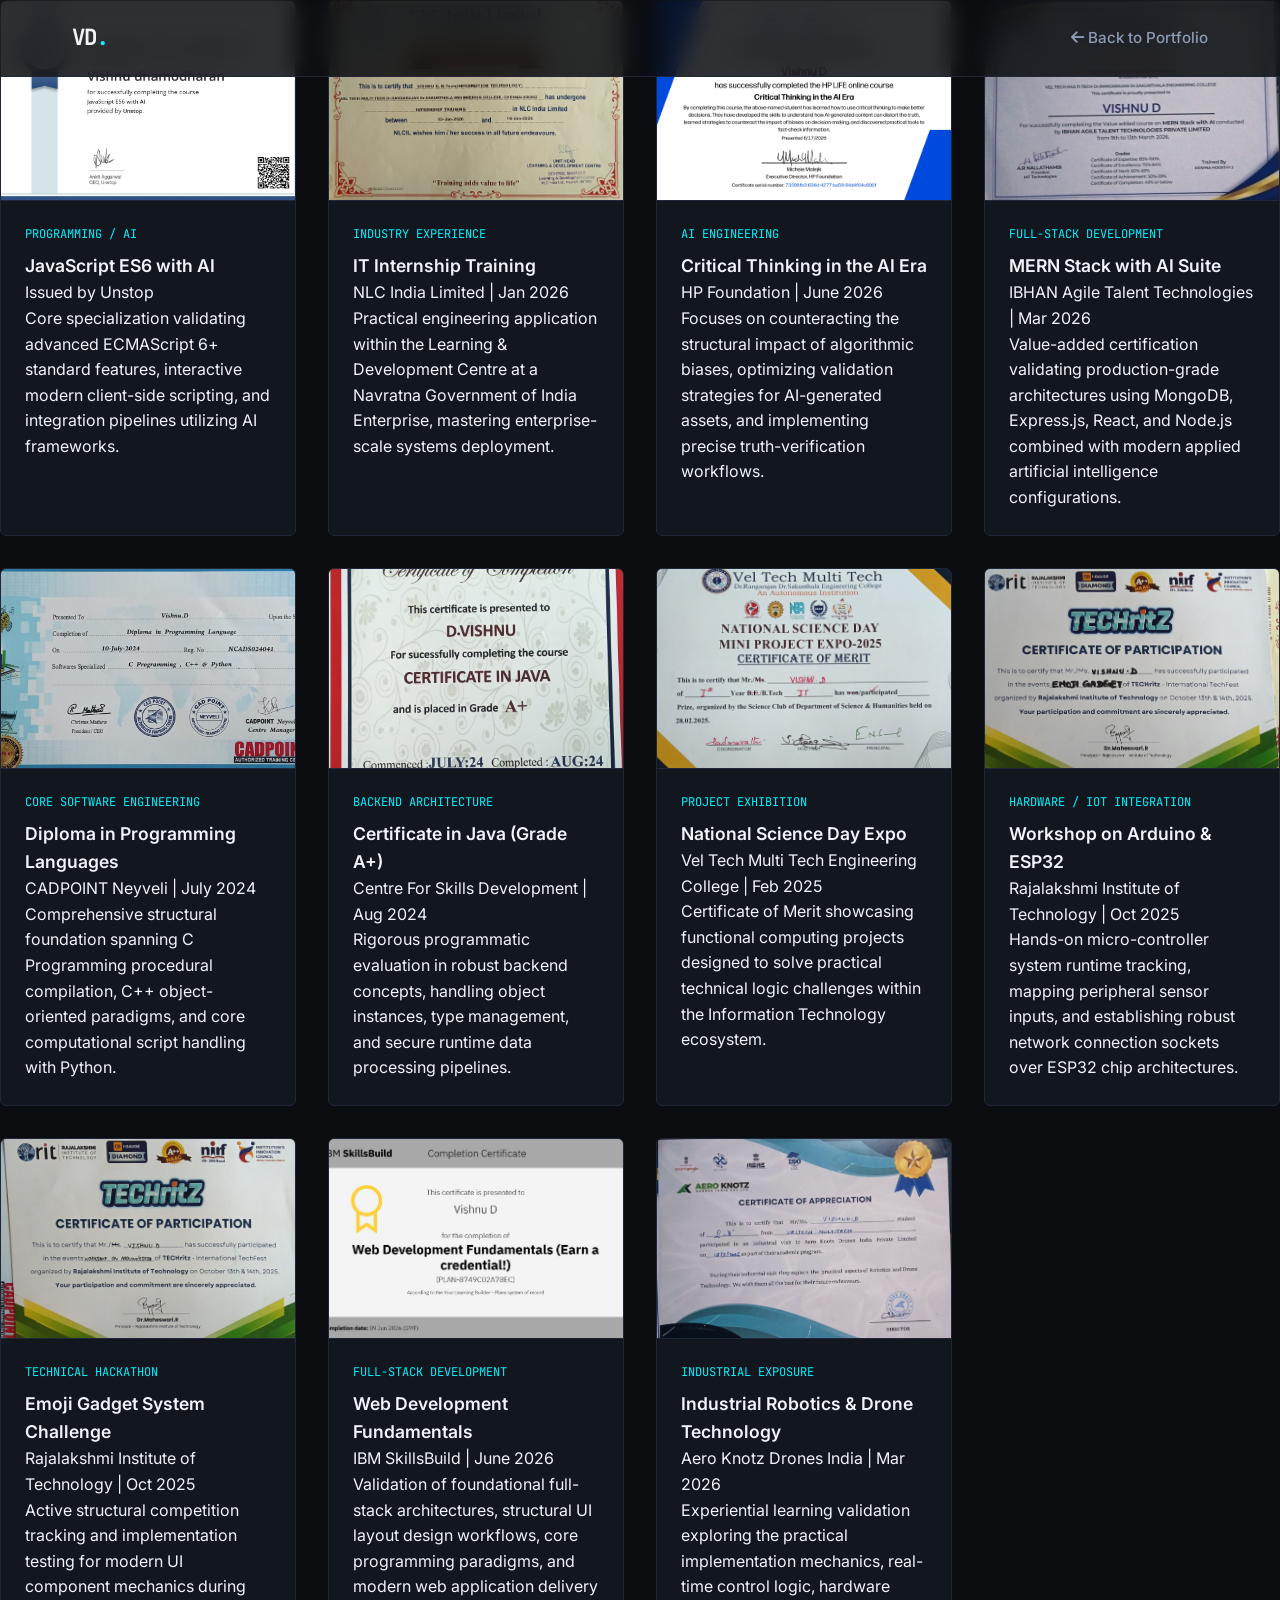
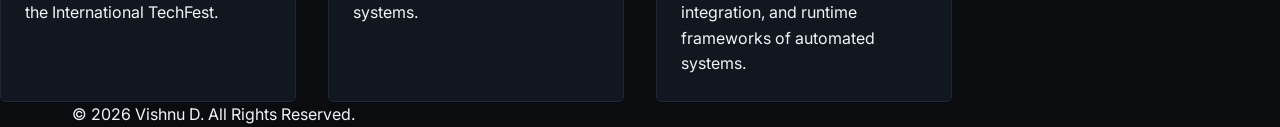
==== certificates.html @ 2dee2e70 "Add files via upload" ====
<!DOCTYPE html>
<html lang="en">
<head>
    <meta charset="UTF-8">
    <meta name="viewport" content="width=device-width, initial-scale=1.0">
    <title>Certificates | Vishnu D.</title>
    <link rel="stylesheet" href="style.css">
    <!-- Google Fonts & FontAwesome -->
    <link rel="preconnect" href="https://fonts.googleapis.com">
    <link rel="preconnect" href="https://fonts.gstatic.com" crossorigin>
    <link href="https://fonts.googleapis.com/css2?family=Inter:wght@300;400;600;700&family=JetBrains+Mono:wght@400;500&display=swap" rel="stylesheet">
    <link rel="stylesheet" href="https://cdnjs.cloudflare.com/ajax/libs/font-awesome/6.4.0/css/all.min.css">
</head>
<body class="cert-page">

    <!-- Sticky Sub-Navbar -->
    <nav class="navbar">
        <div class="nav-container">
            <a href="index.html" class="logo">VD<span>.</span></a>
            <ul class="nav-links">
                <li><a href="index.html#home"><i class="fa-solid fa-arrow-left"></i> Back to Portfolio</a></li>
            </ul>
        </div>
    </nav><div class="gallery-grid">
    
    <!-- Certificate 1: Unstop JavaScript ES6 with AI -->
    <div class="gallery-item">
        <div class="image-container">
            <!-- Replace image filename with yours, e.g., unstop-js.jpg -->
            <img src="n3.jpg" alt="Unstop JavaScript ES6 with AI Certificate">
        </div>
        <div class="gallery-info">
            <span class="cert-tag">Programming / AI</span>
            <h3>JavaScript ES6 with AI</h3>
            <span class="cert-issuer-meta">Issued by Unstop</span>
            <p class="cert-desc">Core specialization validating advanced ECMAScript 6+ standard features, interactive modern client-side scripting, and integration pipelines utilizing AI frameworks.</p>
        </div>
    </div>

    <!-- Certificate 2: NLC India Limited Internship -->
    <div class="gallery-item">
        <div class="image-container">
            <img src="n8.jpg" alt="NLC India Limited Internship Certificate">
        </div>
        <div class="gallery-info">
            <span class="cert-tag">Industry Experience</span>
            <h3>IT Internship Training</h3>
            <span class="cert-issuer-meta">NLC India Limited | Jan 2026</span>
            <p class="cert-desc">Practical engineering application within the Learning & Development Centre at a Navratna Government of India Enterprise, mastering enterprise-scale systems deployment.</p>
        </div>
    </div>

    <!-- Certificate 3: HP LIFE Critical Thinking in the AI Era -->
    <div class="gallery-item">
        <div class="image-container">
            <img src="n1.png" alt="HP LIFE Critical Thinking in the AI Era Certificate">
        </div>
        <div class="gallery-info">
            <span class="cert-tag">AI Engineering</span>
            <h3>Critical Thinking in the AI Era</h3>
            <span class="cert-issuer-meta">HP Foundation | June 2026</span>
            <p class="cert-desc">Focuses on counteracting the structural impact of algorithmic biases, optimizing validation strategies for AI-generated assets, and implementing precise truth-verification workflows.</p>
        </div>
    </div>

    <!-- Certificate 4: MERN Stack with AI (IBHAN) -->
    <div class="gallery-item">
        <div class="image-container">
            <img src="n11.jpg" alt="IBHAN MERN Stack with AI Certificate">
        </div>
        <div class="gallery-info">
            <span class="cert-tag">Full-Stack Development</span>
            <h3>MERN Stack with AI Suite</h3>
            <span class="cert-issuer-meta">IBHAN Agile Talent Technologies | Mar 2026</span>
            <p class="cert-desc">Value-added certification validating production-grade architectures using MongoDB, Express.js, React, and Node.js combined with modern applied artificial intelligence configurations.</p>
        </div>
    </div>

    <!-- Certificate 5: CADPOINT Diploma in Programming Language -->
    <div class="gallery-item">
        <div class="image-container">
            <img src="n5.jpg" alt="CADPOINT Diploma in Programming Language Certificate">
        </div>
        <div class="gallery-info">
            <span class="cert-tag">Core Software Engineering</span>
            <h3>Diploma in Programming Languages</h3>
            <span class="cert-issuer-meta">CADPOINT Neyveli | July 2024</span>
            <p class="cert-desc">Comprehensive structural foundation spanning C Programming procedural compilation, C++ object-oriented paradigms, and core computational script handling with Python.</p>
        </div>
    </div>

    <!-- Certificate 6: Centre For Skills Development Java -->
    <div class="gallery-item">
        <div class="image-container">
            <img src="n9.jpg" alt="Centre For Skills Development Java Certificate">
        </div>
        <div class="gallery-info">
            <span class="cert-tag">Backend Architecture</span>
            <h3>Certificate in Java (Grade A+)</h3>
            <span class="cert-issuer-meta">Centre For Skills Development | Aug 2024</span>
            <p class="cert-desc">Rigorous programmatic evaluation in robust backend concepts, handling object instances, type management, and secure runtime data processing pipelines.</p>
        </div>
    </div>

    <!-- Certificate 7: Vel Tech Mini Project Expo-2025 -->
    <div class="gallery-item">
        <div class="image-container">
            <img src="n4.jpg" alt="Vel Tech Mini Project Expo Certificate">
        </div>
        <div class="gallery-info">
            <span class="cert-tag">Project Exhibition</span>
            <h3>National Science Day Expo</h3>
            <span class="cert-issuer-meta">Vel Tech Multi Tech Engineering College | Feb 2025</span>
            <p class="cert-desc">Certificate of Merit showcasing functional computing projects designed to solve practical technical logic challenges within the Information Technology ecosystem.</p>
        </div>
    </div>

    <!-- Certificate 8: TECHRitz Participation - Arduino/ESP32 Workshop -->
    <div class="gallery-item">
        <div class="image-container">
            <img src="n7.jpg" alt="TECHRitz Workshop on Arduino/ESP32 Certificate">
        </div>
        <div class="gallery-info">
            <span class="cert-tag">Hardware / IoT Integration</span>
            <h3>Workshop on Arduino & ESP32</h3>
            <span class="cert-issuer-meta">Rajalakshmi Institute of Technology | Oct 2025</span>
            <p class="cert-desc">Hands-on micro-controller system runtime tracking, mapping peripheral sensor inputs, and establishing robust network connection sockets over ESP32 chip architectures.</p>
        </div>
    </div>

    <!-- Certificate 9: TECHRitz Participation - Emoji Gadget -->
    <div class="gallery-item">
        <div class="image-container">
            <img src="n6.jpg" alt="TECHRitz Emoji Gadget Event Certificate">
        </div>
        <div class="gallery-info">
            <span class="cert-tag">Technical Hackathon</span>
            <h3>Emoji Gadget System Challenge</h3>
            <span class="cert-issuer-meta">Rajalakshmi Institute of Technology | Oct 2025</span>
            <p class="cert-desc">Active structural competition tracking and implementation testing for modern UI component mechanics during the International TechFest.</p>
        </div>
    </div>
<!-- Certificate: IBM SkillsBuild Web Development Fundamentals -->
<div class="gallery-item">
    <div class="image-container">
        <!-- Replace image filename with yours, e.g., ibm-web-fundamentals.jpg -->
        <img src="n2.jpg" alt="IBM SkillsBuild Web Development Fundamentals Certificate">
    </div>
    <div class="gallery-info">
        <span class="cert-tag">Full-Stack Development</span>
        <h3>Web Development Fundamentals</h3>
        <span class="cert-issuer-meta">IBM SkillsBuild | June 2026</span>
        <p class="cert-desc">Validation of foundational full-stack architectures, structural UI layout design workflows, core programming paradigms, and modern web application delivery systems.</p>
    </div>
</div>

<!-- Certificate: Aero Knotz Drones Industrial Visit -->
<div class="gallery-item">
    <div class="image-container">
        <!-- Replace image filename with yours, e.g., aeroknotz-visit.jpg -->
        <img src="n12.jpg" alt="Aero Knotz Industrial Visit Certificate">
    </div>
    <div class="gallery-info">
        <span class="cert-tag">Industrial Exposure</span>
        <h3>Industrial Robotics & Drone Technology</h3>
        <span class="cert-issuer-meta">Aero Knotz Drones India | Mar 2026</span>
        <p class="cert-desc">Experiential learning validation exploring the practical implementation mechanics, real-time control logic, hardware integration, and runtime frameworks of automated systems.</p>
    </div>
</div>

</div>

<footer class="footer-block">
        <div class="container footer-inner">
            <p>&copy; 2026 Vishnu D. All Rights Reserved.</p>
        </div>
    </footer>
<!-- Full-Screen Lightbox Modal Overlay -->
    <div id="lightbox" class="lightbox-modal">
        <span class="lightbox-close">&times;</span>
        <img class="lightbox-content" id="lightbox-img" alt="Fullscreen View">
    </div>

    <script src="script.js"></script>
</body>
</html>
---- style.css ----
/* ==========================================
   DESIGN SYSTEM & VARIABLES
   ========================================== */
:root {
    --bg-dark: #0a0c10;
    --bg-card: #12161f;
    --bg-card-hover: #171d2a;
    --text-primary: #f0f4f8;
    --text-secondary: #8b9bb4;
    --accent: #00f2fe; /* Electric Neon Cyan */
    --accent-glow: rgba(0, 242, 254, 0.15);
    --border-color: #1e2638;
    --font-sans: 'Inter', sans-serif;
    --font-mono: 'JetBrains Mono', monospace;
    --transition: all 0.3s cubic-bezier(0.4, 0, 0.2, 1);
}

/* ==========================================
   BASE & RESET STYLES
   ========================================== */
* {
    margin: 0;
    padding: 0;
    box-sizing: border-box;
    scroll-behavior: smooth;
}

body {
    background-color: var(--bg-dark);
    color: var(--text-primary);
    font-family: var(--font-sans);
    line-height: 1.6;
    overflow-x: hidden;
}

.container {
    width: 100%;
    max-width: 1200px;
    margin: 0 auto;
    padding: 0 2rem;
}

a {
    text-decoration: none;
    color: inherit;
    transition: var(--transition);
}

ul {
    list-style: none;
}

/* Common Section Layout */
section {
    padding: 8rem 0;
    border-bottom: 1px solid var(--border-color);
}

.section-title {
    font-size: 2.25rem;
    font-weight: 700;
    margin-bottom: 3.5rem;
    position: relative;
    display: inline-block;
    letter-spacing: -0.02em;
}

.section-title::after {
    content: '';
    position: absolute;
    left: 0;
    bottom: -8px;
    width: 40px;
    height: 3px;
    background-color: var(--accent);
    box-shadow: 0 0 10px var(--accent);
}

/* ==========================================
   NAVIGATION BAR
   ========================================== */
.navbar {
    position: fixed;
    top: 0;
    left: 0;
    width: 100%;
    z-index: 1000;
    background-color: rgba(10, 12, 16, 0.85);
    backdrop-filter: blur(12px);
    border-bottom: 1px solid var(--border-color);
    transition: var(--transition);
}

.nav-container {
    display: flex;
    justify-content: space-between;
    align-items: center;
    max-width: 1200px;
    margin: 0 auto;
    padding: 1.25rem 2rem;
}

.logo {
    font-family: var(--font-mono);
    font-size: 1.4rem;
    font-weight: 700;
    letter-spacing: -0.05em;
}

.logo span {
    color: var(--accent);
}

.nav-links {
    display: flex;
    gap: 2.5rem;
}

.nav-links a {
    font-size: 0.95rem;
    color: var(--text-secondary);
    font-weight: 500;
}

.nav-links a:hover,
.nav-links a.active {
    color: var(--accent);
}

.menu-toggle {
    display: none;
    cursor: pointer;
}

.menu-toggle .bar {
    display: block;
    width: 25px;
    height: 2px;
    margin: 5px auto;
    background-color: var(--text-primary);
    transition: var(--transition);
}

/* ==========================================
   HERO / HOME SECTION
   ========================================== */
.hero-section {
    min-height: 100vh;
    display: flex;
    align-items: center;
    padding-top: 6rem;
}

.hero-grid {
    display: grid;
    grid-template-columns: 1.2fr 0.8fr;
    gap: 4rem;
    align-items: center;
}

.hero-text h1 {
    font-size: 4rem;
    font-weight: 700;
    line-height: 1.1;
    letter-spacing: -0.03em;
    margin-bottom: 0.5rem;
}

.hero-text h2 {
    font-family: var(--font-mono);
    font-size: 1.75rem;
    color: var(--accent);
    font-weight: 500;
    margin-bottom: 1.5rem;
}

.subheadline {
    font-size: 1.2rem;
    color: var(--text-secondary);
    max-width: 540px;
    margin-bottom: 3rem;
}

/* Interactive Buttons */
.hero-ctas {
    display: flex;
    gap: 1.5rem;
}

.btn {
    display: inline-block;
    padding: 0.85rem 2rem;
    border-radius: 4px;
    font-size: 0.95rem;
    font-weight: 600;
    cursor: pointer;
}

.btn-primary {
    background-color: var(--accent);
    color: var(--bg-dark);
    box-shadow: 0 4px 20px rgba(0, 242, 254, 0.25);
}

.btn-primary:hover {
    transform: translateY(-2px);
    box-shadow: 0 6px 24px rgba(0, 242, 254, 0.4);
}

.btn-secondary {
    border: 1px solid var(--border-color);
    color: var(--text-primary);
    background-color: transparent;
}

.btn-secondary:hover {
    background-color: rgba(255, 255, 255, 0.03);
    border-color: var(--text-secondary);
    transform: translateY(-2px);
}

/* Photo Area Visual placeholder */
.hero-visual {
    display: flex;
    justify-content: center;
}

.profile-frame {
    width: 320px;
    height: 320px;
    border-radius: 8px;
    border: 1px solid var(--border-color);
    padding: 12px;
    background: linear-gradient(145deg, #111520, #0a0c10);
    position: relative;
}

.profile-frame::before {
    content: '';
    position: absolute;
    inset: -1px;
    border-radius: 9px;
    background: linear-gradient(45deg, transparent, var(--border-color), var(--accent), transparent);
    z-index: -1;
    opacity: 0.5;
}

.profile-placeholder {
    width: 100%;
    height: 100%;
    background-color: var(--bg-card);
    border-radius: 4px;
    display: flex;
    align-items: center;
    justify-content: center;
    border: 1px dashed var(--border-color);
}

.profile-placeholder i {
    font-size: 4rem;
    color: rgba(0, 242, 254, 0.2);
}

/* ==========================================
   ABOUT & EDUCATION SECTION
   ========================================== */
.about-grid {
    display: grid;
    grid-template-columns: 1fr 1fr;
    gap: 5rem;
}

.about-bio p {
    font-size: 1.1rem;
    color: var(--text-secondary);
    margin-bottom: 1.5rem;
}

.about-education h3 {
    font-size: 1.35rem;
    margin-bottom: 1.5rem;
    font-family: var(--font-mono);
}

.education-card {
    background-color: var(--bg-card);
    border: 1px solid var(--border-color);
    padding: 2.5rem;
    border-radius: 6px;
    position: relative;
    overflow: hidden;
}

.date-badge {
    display: inline-block;
    font-family: var(--font-mono);
    font-size: 0.8rem;
    color: var(--accent);
    background-color: var(--accent-glow);
    padding: 0.25rem 0.75rem;
    border-radius: 4px;
    margin-bottom: 1.25rem;
}

.education-card h4 {
    font-size: 1.25rem;
    font-weight: 600;
    margin-bottom: 0.25rem;
}

.institution {
    color: var(--text-secondary);
    font-size: 0.95rem;
    margin-bottom: 1.25rem;
}

.edu-details {
    color: var(--text-secondary);
    font-size: 0.95rem;
}

/* ==========================================
   SKILLS GRID SECTION
   ========================================== */
.skills-grid {
    display: grid;
    grid-template-columns: repeat(auto-fit, minmax(300px, 1fr));
    gap: 2.5rem;
}

.skill-category {
    background-color: var(--bg-card);
    border: 1px solid var(--border-color);
    padding: 2rem;
    border-radius: 6px;
}

.skill-category h3 {
    font-size: 1.2rem;
    font-family: var(--font-mono);
    margin-bottom: 1.5rem;
    border-bottom: 1px solid var(--border-color);
    padding-bottom: 0.75rem;
}

.badges-container {
    display: flex;
    flex-wrap: wrap;
    gap: 0.75rem;
}

.tech-badge {
    background-color: var(--bg-dark);
    border: 1px solid var(--border-color);
    padding: 0.6rem 1.1rem;
    border-radius: 4px;
    font-size: 0.9rem;
    font-weight: 500;
    display: flex;
    align-items: center;
    gap: 0.5rem;
}

.tech-badge:hover {
    border-color: var(--accent);
    transform: translateY(-2px);
}

/* Custom icon utility colors */
.text-orange { color: #e34c26; }
.text-blue { color: #264de4; }
.text-yellow { color: #f0db4f; }
.text-purple { color: #787cb5; }
.text-cyan { color: #00f2fe; }
.text-teal { color: #008080; }
.text-gray { color: #a0aec0; }

/* ==========================================
   SERVICES SECTION
   ========================================== */
.services-grid {
    display: grid;
    grid-template-columns: repeat(auto-fit, minmax(240px, 1fr));
    gap: 2rem;
}

.service-card {
    background-color: var(--bg-card);
    border: 1px solid var(--border-color);
    padding: 2.5rem 2rem;
    border-radius: 6px;
    transition: var(--transition);
}

.service-card:hover {
    background-color: var(--bg-card-hover);
    border-color: rgba(0, 242, 254, 0.3);
    transform: translateY(-4px);
}

.service-icon {
    font-size: 2rem;
    color: var(--accent);
    margin-bottom: 1.5rem;
}

.service-card h3 {
    font-size: 1.25rem;
    margin-bottom: 1rem;
}

.service-card p {
    color: var(--text-secondary);
    font-size: 0.95rem;
}

/* ==========================================
   PORTFOLIO DEEP-DIVE
   ========================================== */
.project-deep-dive {
    background-color: var(--bg-card);
    border: 1px solid var(--border-color);
    border-radius: 8px;
    padding: 3.5rem;
    position: relative;
}

.project-deep-dive::before {
    content: '';
    position: absolute;
    top: 0;
    left: 0;
    width: 4px;
    height: 100%;
    background-color: var(--accent);
}

.project-tag {
    font-family: var(--font-mono);
    color: var(--accent);
    font-size: 0.85rem;
    text-transform: uppercase;
    letter-spacing: 0.05em;
    display: inline-block;
    margin-bottom: 0.5rem;
}

.project-header h3 {
    font-size: 2rem;
    margin-bottom: 2rem;
}

.project-body {
    display: grid;
    grid-template-columns: 1.3fr 0.7fr;
    gap: 4rem;
}

.project-desc p {
    color: var(--text-secondary);
    font-size: 1.1rem;
    margin-bottom: 2rem;
}

.project-desc h4 {
    font-size: 1.1rem;
    margin-bottom: 1rem;
    font-family: var(--font-mono);
}

.project-features {
    display: flex;
    flex-direction: column;
    gap: 1rem;
}

.project-features li {
    color: var(--text-secondary);
    font-size: 1rem;
    display: flex;
    align-items: flex-start;
    gap: 0.75rem;
}

.project-features i {
    margin-top: 0.25rem;
}

.project-tech-stack h4 {
    font-size: 1.1rem;
    margin-bottom: 1.25rem;
    font-family: var(--font-mono);
}

.stack-tags {
    display: flex;
    flex-wrap: wrap;
    gap: 0.75rem;
}

.stack-tags span {
    background-color: var(--bg-dark);
    border: 1px solid var(--border-color);
    padding: 0.5rem 1rem;
    font-size: 0.85rem;
    font-family: var(--font-mono);
    color: var(--text-primary);
    border-radius: 4px;
}

/* ==========================================
   CONTACT & FOOTER
   ========================================== */
.contact-section {
    padding: 6rem 0 3rem 0;
    background-color: #06080b;
    border-bottom: none;
    text-align: center;
}

.contact-content h2 {
    font-size: 2.5rem;
    margin-bottom: 1rem;
    letter-spacing: -0.02em;
}

.contact-content p {
    color: var(--text-secondary);
    max-width: 600px;
    margin: 0 auto 3rem auto;
    font-size: 1.1rem;
}

.social-links {
    display: flex;
    justify-content: center;
    gap: 2rem;
    margin-bottom: 5rem;
}

.social-links a {
    width: 50px;
    height: 50px;
    border-radius: 50%;
    border: 1px solid var(--border-color);
    background-color: var(--bg-card);
    display: flex;
    align-items: center;
    justify-content: center;
    font-size: 1.25rem;
    color: var(--text-primary);
}

.social-links a:hover {
    color: var(--bg-dark);
    background-color: var(--accent);
    border-color: var(--accent);
    box-shadow: 0 0 15px var(--accent);
    transform: translateY(-3px);
}

.footer-bottom {
    border-top: 1px solid var(--border-color);
    padding-top: 2rem;
    color: rgba(139, 155, 180, 0.4);
    font-size: 0.85rem;
}

/* ==========================================
   RESPONSIVE MEDIA QUERIES
   ========================================== */
@media (max-width: 968px) {
    .hero-grid, .about-grid, .project-body {
        grid-template-columns: 1fr;
        gap: 3rem;
    }
    .hero-visual {
        order: -1;
    }
    .hero-text {
        text-align: center;
    }
    .subheadline {
        margin: 0 auto 3rem auto;
    }
    .hero-ctas {
        justify-content: center;
    }
    .project-deep-dive {
        padding: 2rem;
    }
}

@media (max-width: 768px) {
    section {
        padding: 5rem 0;
    }
    .hero-text h1 {
        font-size: 2.75rem;
    }
    .nav-links {
        display: none; /* Mobile menu behavior can be enabled via script toggles */
    }
    .menu-toggle {
        display: block;
    }
}.profile-img {
    width: 100%;
    height: 100%;
    object-fit: cover; /* Keeps your face perfectly framed without stretching */
    border-radius: 4px;
}/* ==========================================
   CERTIFICATES GALLERY GRID SYSTEM
   ========================================== */
.gallery-section {
    padding-top: 140px;
    background-color: var(--bg-dark);
}

.gallery-subtitle {
    color: var(--text-secondary);
    margin-top: -2.5rem;
    margin-bottom: 4rem;
    font-size: 1.1rem;
}

.gallery-grid {
    display: grid;
    grid-template-columns: repeat(auto-fit, minmax(280px, 1fr));
    gap: 2rem;
}

.gallery-item {
    background-color: var(--bg-card);
    border: 1px solid var(--border-color);
    border-radius: 6px;
    overflow: hidden;
    transition: var(--transition);
}

.gallery-item:hover {
    transform: translateY(-5px);
    border-color: var(--accent);
    box-shadow: 0 10px 25px rgba(0, 242, 254, 0.1);
}

.gallery-item .image-container {
    width: 100%;
    height: 200px;
    background-color: #0f131a;
    border-bottom: 1px solid var(--border-color);
    overflow: hidden;
}

.gallery-item .image-container img {
    width: 100%;
    height: 100%;
    object-fit: cover; /* Crops uniformly; use 'contain' if you want to see full edges */
    transition: var(--transition);
}

.gallery-item:hover .image-container img {
    transform: scale(1.05);
}

.gallery-info {
    padding: 1.5rem;
}

.gallery-info .cert-tag {
    font-family: var(--font-mono);
    color: var(--accent);
    font-size: 0.75rem;
    text-transform: uppercase;
    display: block;
    margin-bottom: 0.5rem;
}

.gallery-info h3 {
    font-size: 1.1rem;
    font-weight: 600;
    color: var(--text-primary);
}/* ==========================================
   FULL-SCREEN LIGHTBOX MODAL STYLING
   ========================================== */
.gallery-item .image-container {
    cursor: pointer; /* Changes mouse cursor to a pointer hand on hover */
}

.lightbox-modal {
    display: none; /* Hidden by default */
    position: fixed;
    z-index: 2000; /* Layered way above navigation bars */
    padding-top: 60px;
    left: 0;
    top: 0;
    width: 100%;
    height: 100%;
    overflow: auto;
    background-color: rgba(6, 8, 11, 0.95); /* Deep translucent charcoal black background */
    backdrop-filter: blur(10px); /* Modern blur effect */
    opacity: 0;
    transition: opacity 0.3s ease;
}

/* Class added by JavaScript when opening */
.lightbox-modal.show {
    display: flex;
    justify-content: center;
    align-items: center;
    opacity: 1;
}

/* The Certificate Image Dimensions */
.lightbox-content {
    margin: auto;
    display: block;
    width: 85%;
    max-width: 1000px;
    max-height: 80vh;
    object-fit: contain;
    border-radius: 6px;
    border: 1px solid var(--border-color);
    box-shadow: 0 20px 50px rgba(0, 0, 0, 0.5);
    transform: scale(0.95);
    transition: transform 0.3s ease;
}

.lightbox-modal.show .lightbox-content {
    transform: scale(1);
}

/* Close Action Button Details */
.lightbox-close {
    position: absolute;
    top: 25px;
    right: 35px;
    color: var(--text-secondary);
    font-size: 40px;
    font-weight: 300;
    transition: var(--transition);
    cursor: pointer;
    line-height: 1;
}

.lightbox-close:hover {
    color: var(--accent);
}

@media (max-width: 768px) {
    .lightbox-content {
        width: 95%;
    }
}/* ==========================================
   SPLIT CONTACT SECTION & FORM MODULE
   ========================================== */
.contact-section {
    background-color: #06080b;
    padding: 6rem 0;
    border-top: 1px solid var(--border-color);
}

.contact-card-box {
    display: grid;
    grid-template-columns: 1fr 1.1fr;
    gap: 4rem;
    background-color: #121824; /* Deep charcoal container box tint */
    border: 1px solid #1e293b;
    border-radius: 12px;
    padding: 3.5rem;
    box-shadow: 0 20px 40px rgba(0, 0, 0, 0.3);
}

/* Left Panel Elements */
.contact-info-panel {
    display: flex;
    flex-direction: column;
}

.contact-info-panel h2 {
    font-size: 2.25rem;
    font-weight: 700;
    color: #ffffff;
    margin-bottom: 1.5rem;
    letter-spacing: -0.02em;
}

.contact-subtext {
    color: #94a3b8;
    font-size: 1.05rem;
    line-height: 1.6;
    margin-bottom: 2.5rem;
}

.contact-meta-list {
    display: flex;
    flex-direction: column;
    gap: 1.25rem;
    margin-bottom: 3rem;
}

.meta-item {
    display: flex;
    align-items: center;
    gap: 1rem;
    font-size: 1.05rem;
    color: #ffffff;
}

.meta-item a {
    color: #ffffff;
    text-decoration: none;
    transition: var(--transition);
}

.meta-item a:hover {
    color: var(--accent);
}

.meta-icon-cyan {
    color: #38bdf8; /* Energetic tech blue/cyan tint */
    font-size: 1.2rem;
    width: 20px;
    text-align: center;
}

.contact-social-tray {
    display: flex;
    gap: 1.25rem;
    margin-top: auto; /* Pushes tray down cleanly */
}

.contact-social-tray a {
    color: #64748b;
    font-size: 1.5rem;
    transition: var(--transition);
}

.contact-social-tray a:hover {
    color: #ffffff;
    transform: translateY(-2px);
}

/* Right Panel Form Controls */
.contact-form-panel {
    display: flex;
    flex-direction: column;
    gap: 1.25rem;
}

.form-group {
    width: 100%;
}

.contact-form-panel input,
.contact-form-panel textarea {
    width: 100%;
    background-color: #0b0f19; /* Darker inputs contrast */
    border: 1px solid #1e293b;
    border-radius: 6px;
    padding: 1rem 1.25rem;
    color: #ffffff;
    font-family: var(--font-sans);
    font-size: 1rem;
    outline: none;
    transition: var(--transition);
}

.contact-form-panel textarea {
    resize: none;
}

/* Subtle focus border transitions */
.contact-form-panel input:focus,
.contact-form-panel textarea:focus {
    border-color: #38bdf8;
    box-shadow: 0 0 0 1px #38bdf8;
}

/* Flat Accent Interactive Action Button */
.btn-submit-cyan {
    width: 100%;
    background-color: #38bdf8;
    color: #06080b;
    border: none;
    border-radius: 6px;
    padding: 1rem;
    font-size: 1.05rem;
    font-weight: 600;
    cursor: pointer;
    transition: var(--transition);
    margin-top: 0.5rem;
}

.btn-submit-cyan:hover {
    background-color: #0ea5e9;
    box-shadow: 0 4px 20px rgba(56, 189, 248, 0.25);
}

/* Responsive Structural Breakpoints */
@media (max-width: 992px) {
    .contact-card-box {
        grid-template-columns: 1fr;
        gap: 3rem;
        padding: 2.5rem;
    }
    .contact-social-tray {
        margin-top: 2rem;
    }
}
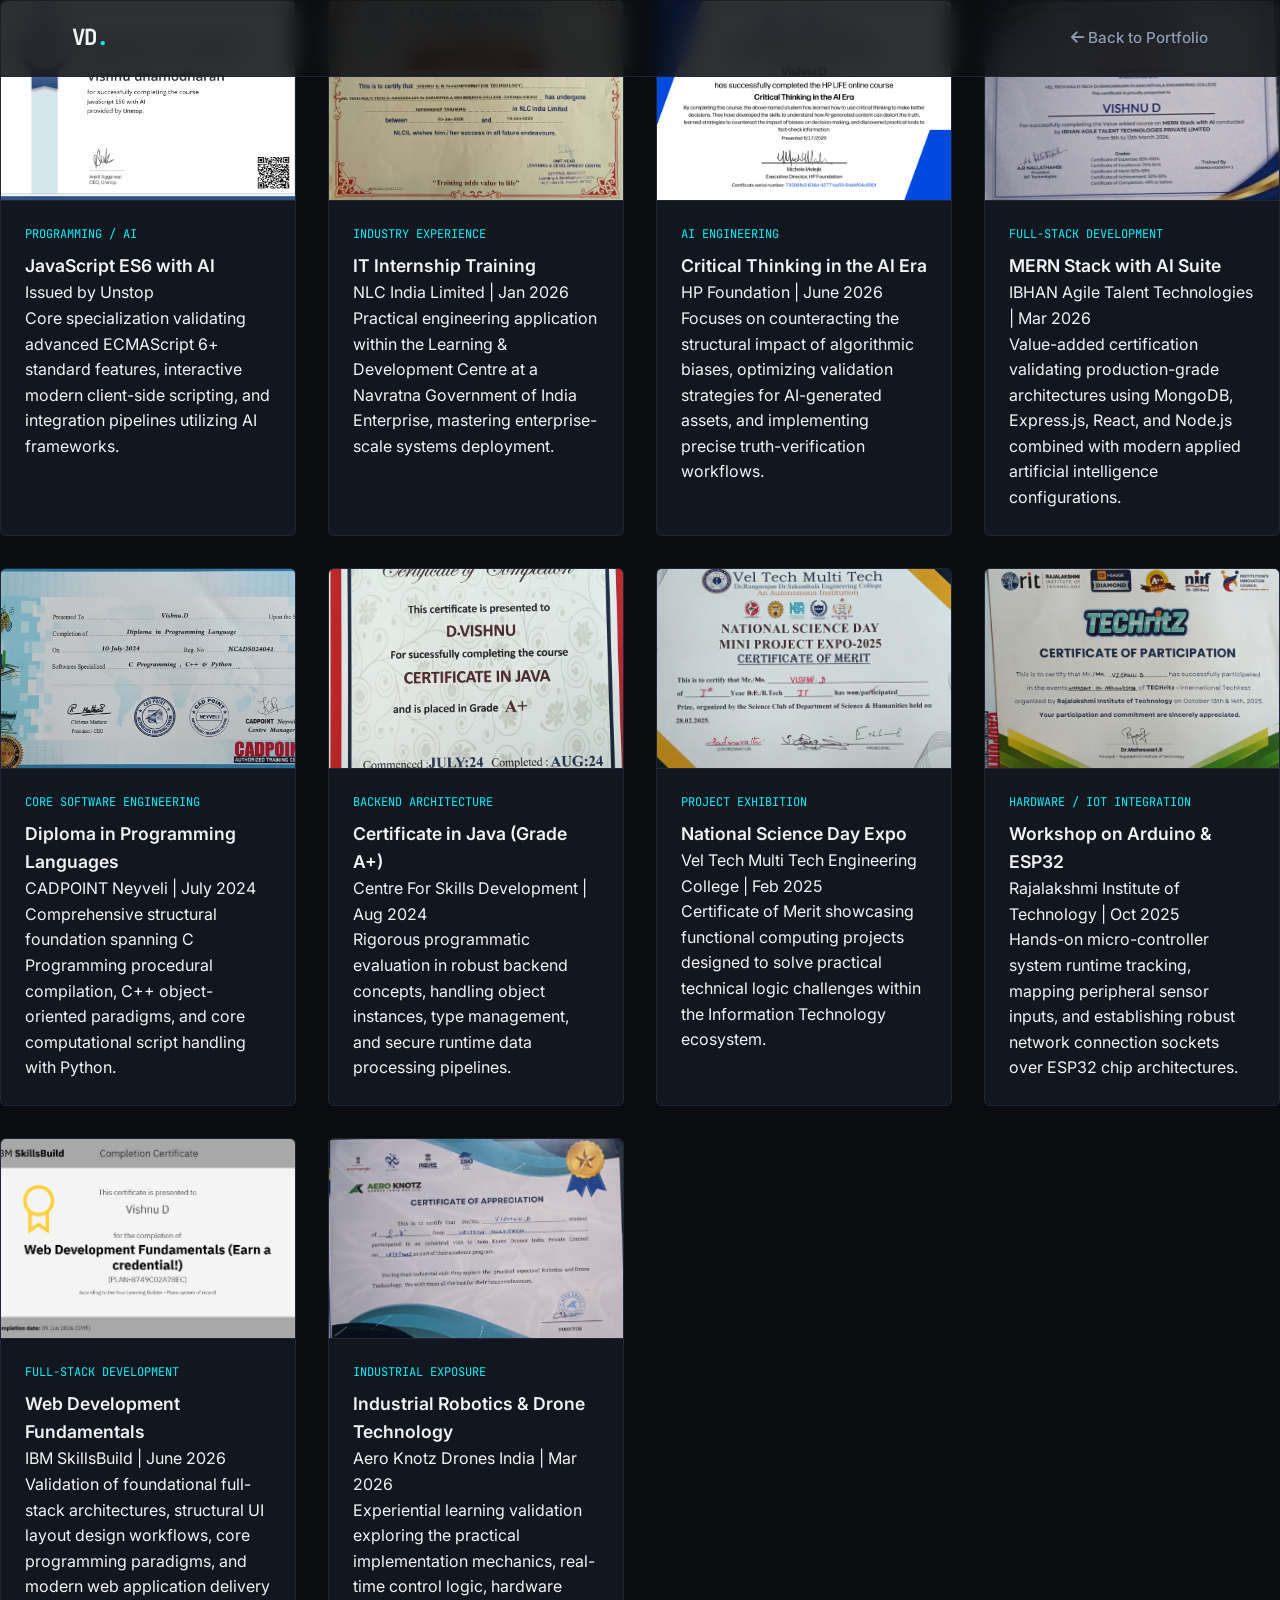
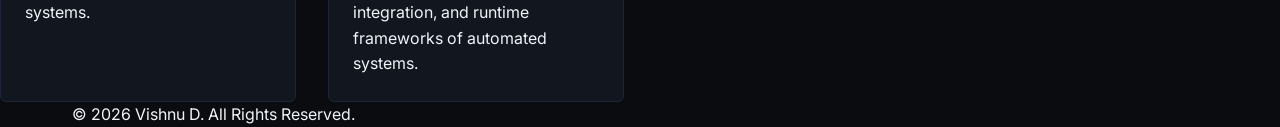
==== commit a0f3ad1e: "Update certificates.html" ====
--- a/certificates.html
+++ b/certificates.html
@@ -118,7 +118,7 @@
     <!-- Certificate 8: TECHRitz Participation - Arduino/ESP32 Workshop -->
     <div class="gallery-item">
         <div class="image-container">
-            <img src="n7.jpg" alt="TECHRitz Workshop on Arduino/ESP32 Certificate">
+            <img src="n6.jpg" alt="TECHRitz Workshop on Arduino/ESP32 Certificate">
         </div>
         <div class="gallery-info">
             <span class="cert-tag">Hardware / IoT Integration</span>
@@ -128,18 +128,7 @@
         </div>
     </div>
 
-    <!-- Certificate 9: TECHRitz Participation - Emoji Gadget -->
-    <div class="gallery-item">
-        <div class="image-container">
-            <img src="n6.jpg" alt="TECHRitz Emoji Gadget Event Certificate">
-        </div>
-        <div class="gallery-info">
-            <span class="cert-tag">Technical Hackathon</span>
-            <h3>Emoji Gadget System Challenge</h3>
-            <span class="cert-issuer-meta">Rajalakshmi Institute of Technology | Oct 2025</span>
-            <p class="cert-desc">Active structural competition tracking and implementation testing for modern UI component mechanics during the International TechFest.</p>
-        </div>
-    </div>
+    
 <!-- Certificate: IBM SkillsBuild Web Development Fundamentals -->
 <div class="gallery-item">
     <div class="image-container">
@@ -183,4 +172,4 @@
 
     <script src="script.js"></script>
 </body>
-</html>+</html>
